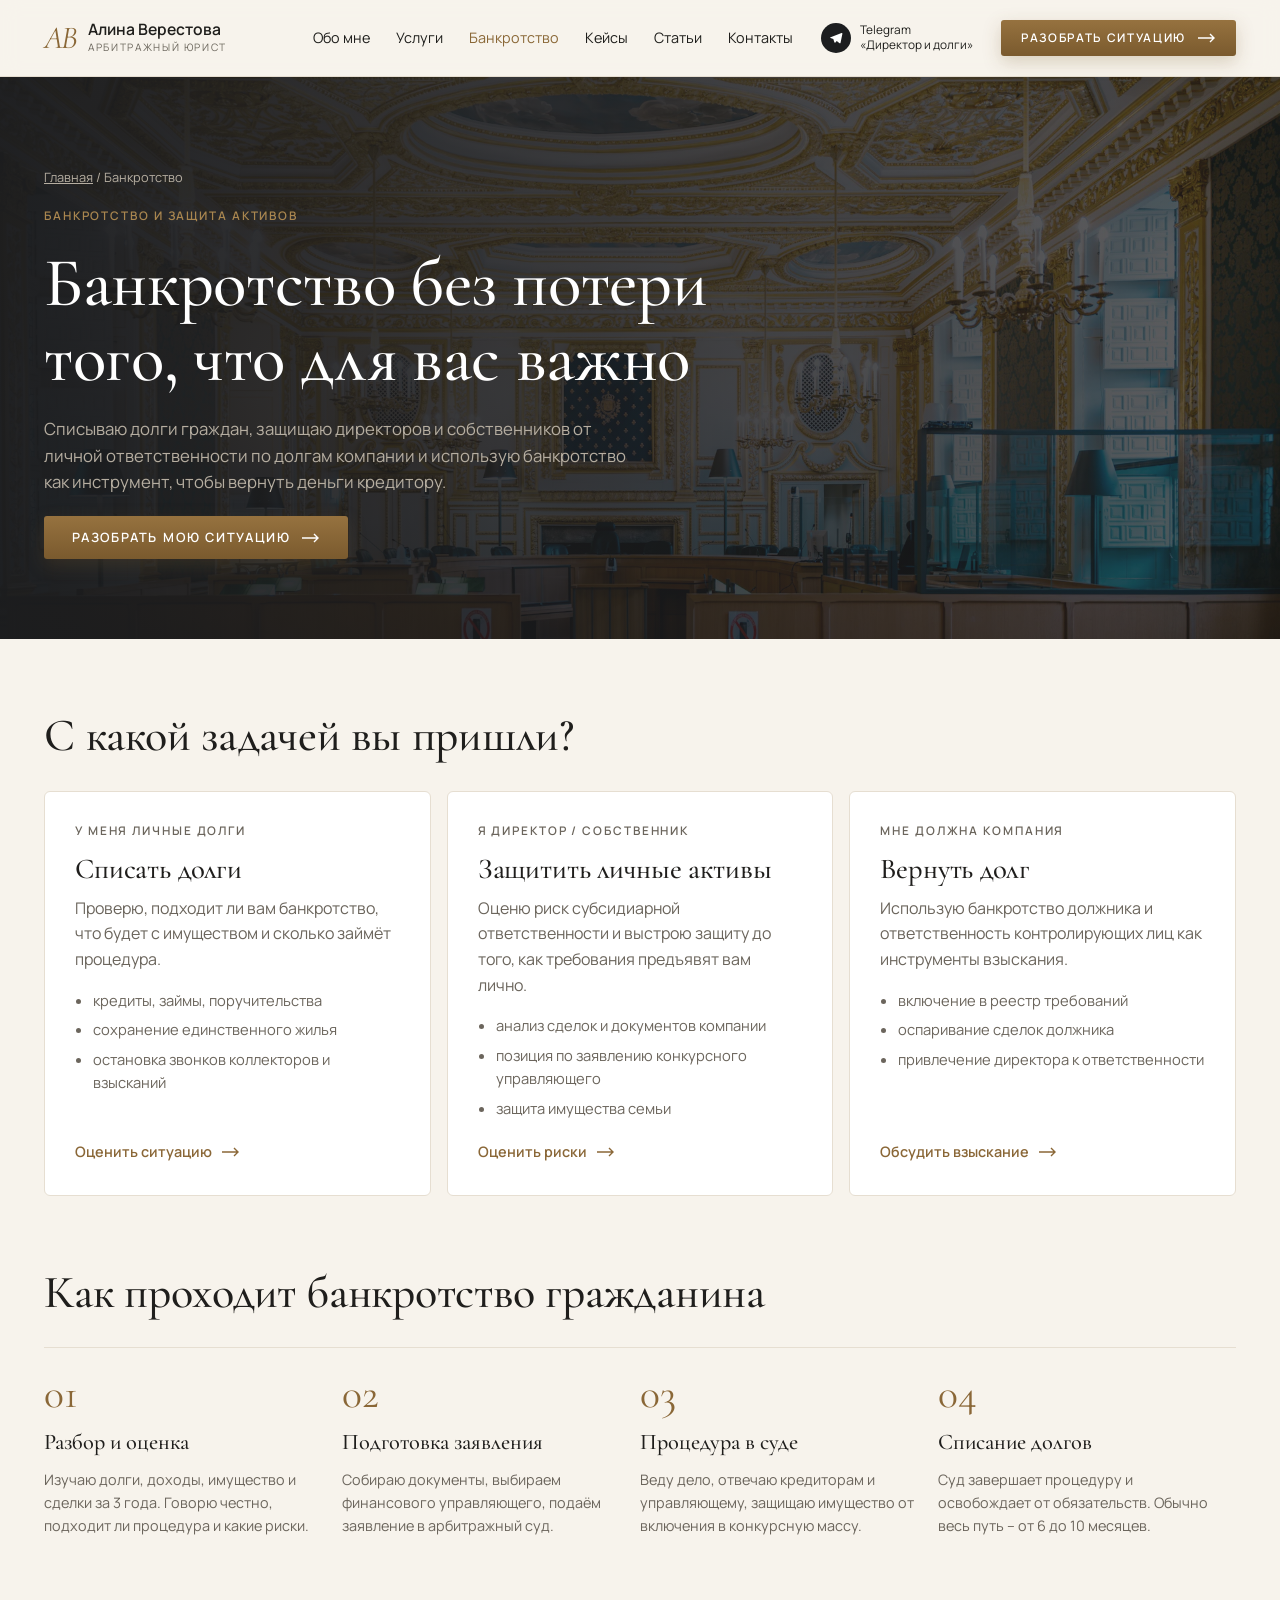
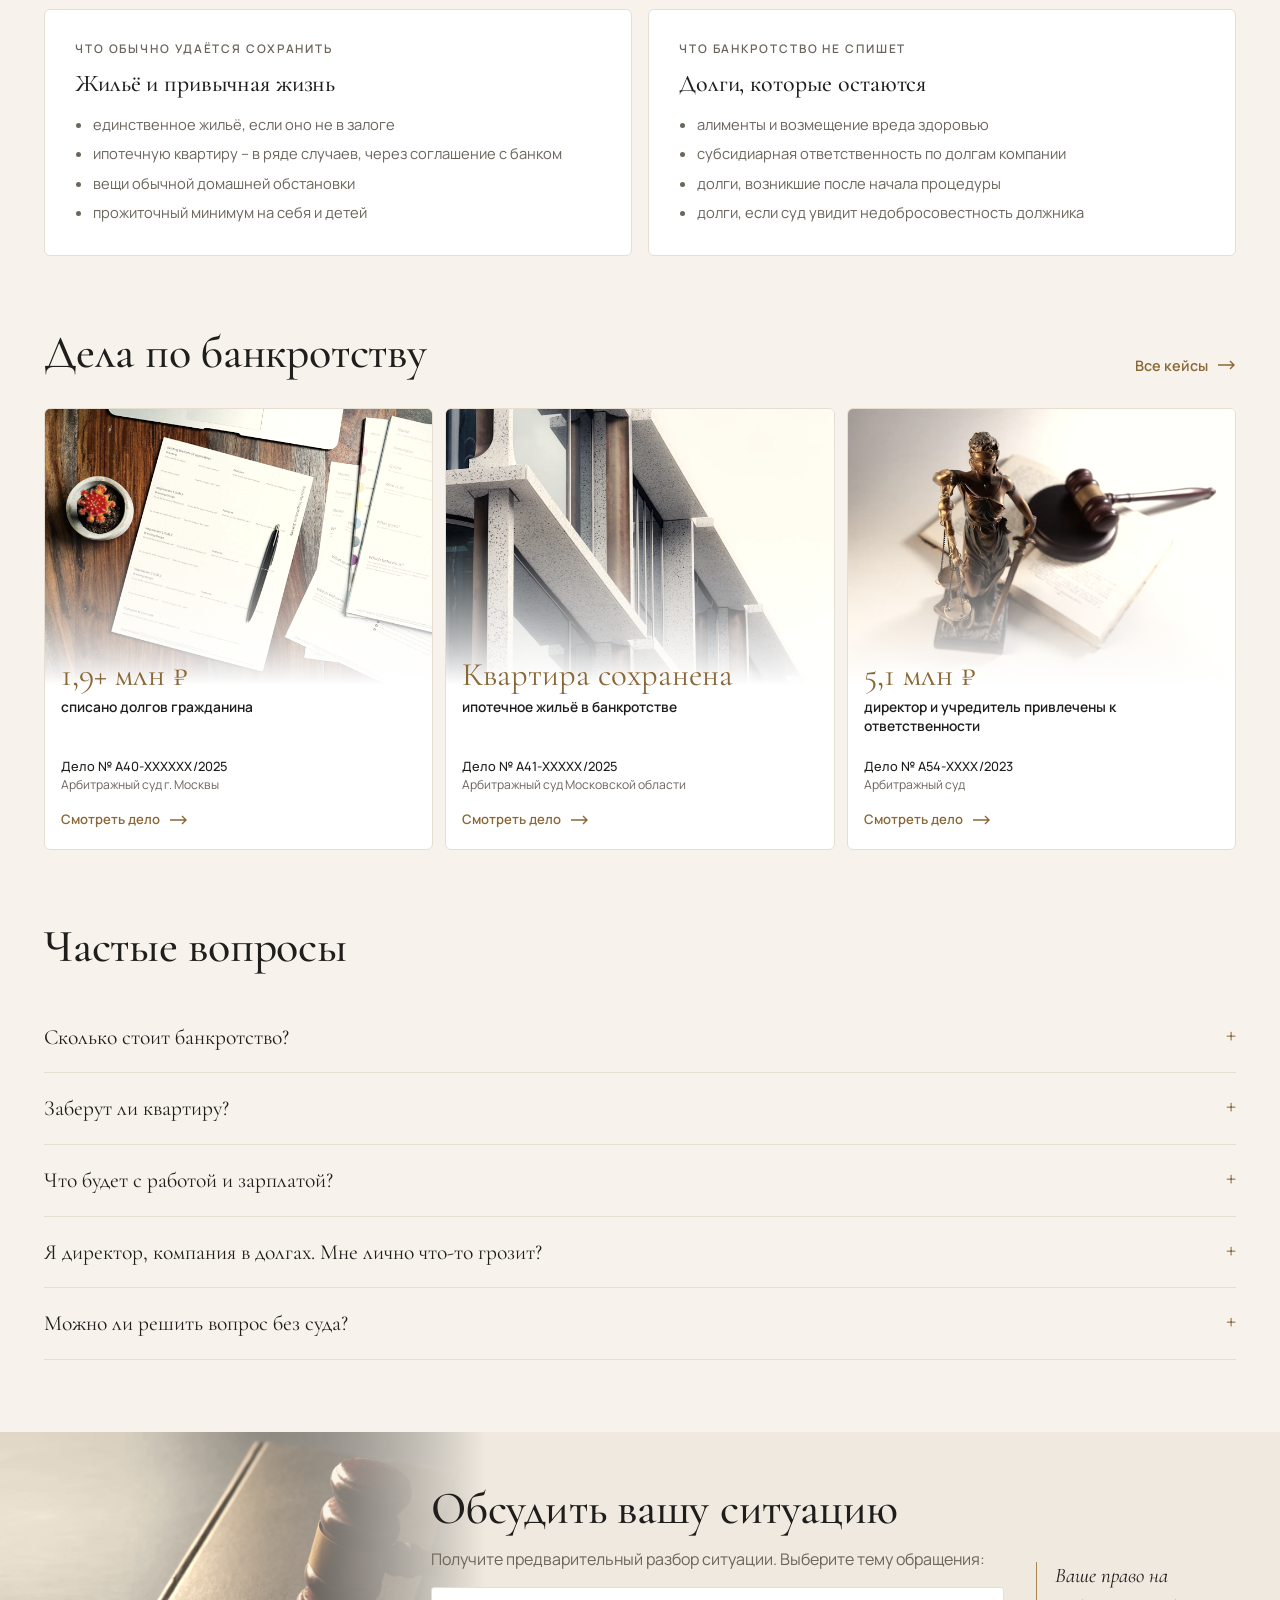
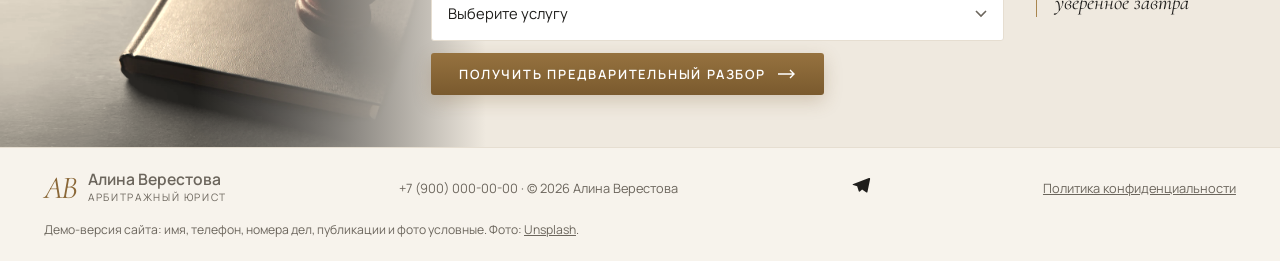
==== bankrotstvo.html @ 77164f4e "Демо-сайт юриста по банкротству (главная + страница «Банкротство») Co-Authored-By: Claude Opus 5.5 <" ====
<!doctype html>
<html lang="ru">
<head>
<meta charset="utf-8">
<meta name="viewport" content="width=device-width,initial-scale=1">
<title>Банкротство и защита активов · Алина Верестова</title>
<meta name="description" content="Банкротство физлиц и бизнеса, защита директора от субсидиарной ответственности, взыскание через банкротство. Демо-сайт.">
<meta property="og:title" content="Алина Верестова · арбитражный юрист">
<meta property="og:description" content="Защищаю бизнес, активы и деньги в сложных юридических ситуациях.">
<meta property="og:type" content="website">
<meta property="og:url" content="https://vladislav-jb.github.io/yurist-bankrotstvo/bankrotstvo.html">
<meta property="og:image" content="https://vladislav-jb.github.io/yurist-bankrotstvo/assets/hero.webp">
<link rel="icon" href="data:image/svg+xml,%3Csvg xmlns='http://www.w3.org/2000/svg' viewBox='0 0 64 64'%3E%3Crect width='64' height='64' rx='12' fill='%231C1D1F'/%3E%3Ctext x='32' y='43' font-family='Georgia' font-style='italic' font-size='30' fill='%23A9864F' text-anchor='middle'%3EАВ%3C/text%3E%3C/svg%3E">
<link rel="preconnect" href="https://fonts.googleapis.com"><link rel="preconnect" href="https://fonts.gstatic.com" crossorigin>
<link rel="stylesheet" href="https://fonts.googleapis.com/css2?family=Cormorant+Garamond:ital,wght@0,500;0,600;1,500&family=Manrope:wght@400;500;600;700;800&display=swap">
<link rel="stylesheet" href="style.css">
<script type="application/ld+json">{"@context":"https://schema.org","@type":"LegalService","name":"Алина Верестова, арбитражный юрист","telephone":"+7 (900) 000-00-00","areaServed":"RU","url":"https://vladislav-jb.github.io/yurist-bankrotstvo/"}</script>
</head>
<body>
<svg width="0" height="0" style="position:absolute" aria-hidden="true">
  <symbol id="arr" viewBox="0 0 18 10"><path d="M0 5h16M12 1l4 4-4 4" fill="none" stroke="currentColor" stroke-width="1.4"/></symbol>
  <symbol id="plane" viewBox="0 0 24 24"><path d="M21.5 3.5 2.8 10.7c-1 .4-1 1.1-.2 1.4l4.8 1.5 1.8 5.6c.2.6.4.8.9.8.4 0 .6-.2.9-.5l2.3-2.2 4.8 3.5c.9.5 1.5.2 1.7-.8l3.1-14.8c.3-1.3-.5-1.9-1.4-1.7Z" fill="currentColor"/></symbol>
</svg>

<header class="hdr">
  <div class="wrap hdr__in">
    <a class="logo" href="./"><span class="logo__mark">АВ</span><span class="logo__txt"><b>Алина Верестова</b><small>Арбитражный юрист</small></span></a>
    <nav class="nav" aria-label="Разделы">
      <a href="./#about">Обо мне</a><a href="./#uslugi">Услуги</a><a href="bankrotstvo.html" aria-current="page">Банкротство</a><a href="./#kejsy">Кейсы</a><a href="./#stati">Статьи</a><a href="#kontakty">Контакты</a>
    </nav>
    <a class="tg" href="./#tg"><span class="tg__ic"><svg width="14" height="14" style="color:#fff"><use href="#plane"/></svg></span><span>Telegram<br>«Директор и долги»</span></a>
    <a class="btn btn--sm" href="#kontakty" data-open-form>Разобрать ситуацию <svg class="arr"><use href="#arr"/></svg></a>
    <button class="burger" aria-label="Меню" aria-expanded="false"><svg width="20" height="14" viewBox="0 0 20 14"><path d="M0 1h20M0 7h20M0 13h20" stroke="currentColor" stroke-width="1.6"/></svg></button>
  </div>
</header>

<main>
<section class="phero">
  <img class="bg" src="assets/court.webp" alt="" fetchpriority="high">
  <div class="wrap">
    <div class="crumbs"><a href="./">Главная</a> / Банкротство</div>
    <div class="eyebrow" style="color:var(--gold2)">Банкротство и защита активов</div>
    <h1>Банкротство без потери того, что для вас важно</h1>
    <p>Списываю долги граждан, защищаю директоров и собственников от личной ответственности по долгам компании и использую банкротство как инструмент, чтобы вернуть деньги кредитору.</p>
    <a class="btn" href="#kontakty" data-open-form="Банкротство физлица">Разобрать мою ситуацию <svg class="arr"><use href="#arr"/></svg></a>
  </div>
</section>

<section class="sec">
  <div class="wrap">
    <div class="sec__head"><h2>С какой задачей вы пришли?</h2></div>
    <div class="cols3">
      <div class="card" id="fiz"><div class="eyebrow">У меня личные долги</div><h3>Списать долги</h3>
        <p class="muted">Проверю, подходит ли вам банкротство, что будет с имуществом и сколько займёт процедура.</p>
        <ul><li>кредиты, займы, поручительства</li><li>сохранение единственного жилья</li><li>остановка звонков коллекторов и взысканий</li></ul>
        <a class="link" href="#kontakty" data-open-form="Банкротство физлица">Оценить ситуацию <svg class="arr"><use href="#arr"/></svg></a></div>
      <div class="card" id="subsid"><div class="eyebrow">Я директор / собственник</div><h3>Защитить личные активы</h3>
        <p class="muted">Оценю риск субсидиарной ответственности и выстрою защиту до того, как требования предъявят вам лично.</p>
        <ul><li>анализ сделок и документов компании</li><li>позиция по заявлению конкурсного управляющего</li><li>защита имущества семьи</li></ul>
        <a class="link" href="#kontakty" data-open-form="Субсидиарная ответственность">Оценить риски <svg class="arr"><use href="#arr"/></svg></a></div>
      <div class="card" id="biz"><div class="eyebrow">Мне должна компания</div><h3>Вернуть долг</h3>
        <p class="muted">Использую банкротство должника и ответственность контролирующих лиц как инструменты взыскания.</p>
        <ul><li>включение в реестр требований</li><li>оспаривание сделок должника</li><li>привлечение директора к ответственности</li></ul>
        <a class="link" href="#kontakty" data-open-form="Банкротство бизнеса">Обсудить взыскание <svg class="arr"><use href="#arr"/></svg></a></div>
    </div>
  </div>
</section>

<section class="sec" style="padding-top:0">
  <div class="wrap">
    <div class="sec__head"><h2>Как проходит банкротство гражданина</h2></div>
    <ol class="steps" style="padding:0;margin:0">
      <li><b>Разбор и оценка</b><span>Изучаю долги, доходы, имущество и сделки за 3 года. Говорю честно, подходит ли процедура и какие риски.</span></li>
      <li><b>Подготовка заявления</b><span>Собираю документы, выбираем финансового управляющего, подаём заявление в арбитражный суд.</span></li>
      <li><b>Процедура в суде</b><span>Веду дело, отвечаю кредиторам и управляющему, защищаю имущество от включения в конкурсную массу.</span></li>
      <li><b>Списание долгов</b><span>Суд завершает процедуру и освобождает от обязательств. Обычно весь путь – от 6 до 10 месяцев.</span></li>
    </ol>
  </div>
</section>

<section class="sec" style="padding-top:0">
  <div class="wrap keep">
    <div class="card"><div class="eyebrow">Что обычно удаётся сохранить</div><h3>Жильё и привычная жизнь</h3>
      <ul><li>единственное жильё, если оно не в залоге</li><li>ипотечную квартиру – в ряде случаев, через соглашение с банком</li><li>вещи обычной домашней обстановки</li><li>прожиточный минимум на себя и детей</li></ul></div>
    <div class="card"><div class="eyebrow">Что банкротство не спишет</div><h3>Долги, которые остаются</h3>
      <ul><li>алименты и возмещение вреда здоровью</li><li>субсидиарная ответственность по долгам компании</li><li>долги, возникшие после начала процедуры</li><li>долги, если суд увидит недобросовестность должника</li></ul></div>
  </div>
</section>

<section class="sec" style="padding-top:0">
  <div class="wrap">
    <div class="sec__head"><h2>Дела по банкротству</h2><a class="link" href="./#kejsy">Все кейсы <svg class="arr"><use href="#arr"/></svg></a></div>
    <div class="cases cases--3">
      <a class="case" href="#" data-demo="На сайте заказчика ссылка откроет карточку дела в картотеке арбитражных дел (kad.arbitr.ru).">
        <div class="case__img"><img src="assets/c1.webp" alt="" loading="lazy" width="700" height="500"></div>
        <div class="case__body"><div class="case__num">1,9+ млн ₽</div><div class="case__what">списано долгов гражданина</div>
          <div class="case__court"><b>Дело № А40-XXXXXX/2025</b>Арбитражный суд г. Москвы</div><span class="link">Смотреть дело <svg class="arr"><use href="#arr"/></svg></span></div></a>
      <a class="case" href="#" data-demo="На сайте заказчика ссылка откроет карточку дела в картотеке арбитражных дел (kad.arbitr.ru).">
        <div class="case__img"><img src="assets/c2.webp" alt="" loading="lazy" width="700" height="500"></div>
        <div class="case__body"><div class="case__num">Квартира сохранена</div><div class="case__what">ипотечное жильё в банкротстве</div>
          <div class="case__court"><b>Дело № А41-XXXXX/2025</b>Арбитражный суд Московской области</div><span class="link">Смотреть дело <svg class="arr"><use href="#arr"/></svg></span></div></a>
      <a class="case" href="#" data-demo="На сайте заказчика ссылка откроет карточку дела в картотеке арбитражных дел (kad.arbitr.ru).">
        <div class="case__img"><img src="assets/c3.webp" alt="" loading="lazy" width="700" height="500"></div>
        <div class="case__body"><div class="case__num">5,1 млн ₽</div><div class="case__what">директор и учредитель привлечены к ответственности</div>
          <div class="case__court"><b>Дело № А54-XXXX/2023</b>Арбитражный суд</div><span class="link">Смотреть дело <svg class="arr"><use href="#arr"/></svg></span></div></a>
    </div>
  </div>
</section>

<section class="sec" style="padding-top:0">
  <div class="wrap faq">
    <div class="sec__head"><h2>Частые вопросы</h2></div>
    <details><summary>Сколько стоит банкротство?</summary><p>Зависит от числа кредиторов, имущества и спорных сделок. После разбора ситуации назову фиксированную стоимость и этапы оплаты – без доплат по ходу дела.</p></details>
    <details><summary>Заберут ли квартиру?</summary><p>Единственное жильё, которое не в залоге, по закону не продают. С ипотечной квартирой сложнее, но в ряде случаев её удаётся сохранить – как в одном из дел выше.</p></details>
    <details><summary>Что будет с работой и зарплатой?</summary><p>Работу банкротство не отнимает. Часть дохода в пределах прожиточного минимума остаётся вам, остальное идёт на расчёты с кредиторами во время процедуры.</p></details>
    <details><summary>Я директор, компания в долгах. Мне лично что-то грозит?</summary><p>Если компанию банкротят, управляющий может потребовать с директора и собственников её долги лично. Чем раньше оценить риски и собрать доказательства добросовестности, тем сильнее защита.</p></details>
    <details><summary>Можно ли решить вопрос без суда?</summary><p>Иногда да: реструктуризация, мировое соглашение или переговоры с кредиторами. Я медиатор, поэтому сначала ищем такой путь, если он выгоднее.</p></details>
  </div>
</section>

<section class="cta" id="kontakty">
  <div class="cta__img"><img src="assets/cta.webp" alt="" loading="lazy"></div>
  <div class="wrap cta__in">
    <div></div>
    <form class="cta__form" onsubmit="return false">
      <h2>Обсудить вашу ситуацию</h2>
      <p class="muted">Получите предварительный разбор ситуации. Выберите тему обращения:</p>
      <div class="cta__row">
        <select class="select" aria-label="Тема обращения">
          <option value="">Выберите услугу</option>
          <option>Арбитражный спор</option><option>Взыскание долга</option><option>Банкротство физлица</option><option>Банкротство бизнеса</option><option>Субсидиарная ответственность</option><option>Медиация</option><option>Другое</option>
        </select>
        <button class="btn" data-open-form>Получить предварительный разбор <svg class="arr"><use href="#arr"/></svg></button>
      </div>
    </form>
    <div class="cta__motto">Ваше право на уверенное завтра</div>
  </div>
</section>
</main>

<footer class="ftr">
  <div class="wrap">
    <div class="ftr__in">
      <a class="logo" href="./"><span class="logo__mark">АВ</span><span class="logo__txt"><b>Алина Верестова</b><small>Арбитражный юрист</small></span></a>
      <span>+7 (900) 000-00-00 · © 2026 Алина Верестова</span>
      <span class="ftr__soc"><a href="./#tg" aria-label="Telegram"><svg width="20" height="20"><use href="#plane"/></svg></a></span>
      <a href="#" data-demo>Политика конфиденциальности</a>
    </div>
    <p class="demo-note">Демо-версия сайта: имя, телефон, номера дел, публикации и фото условные. Фото: <a href="https://unsplash.com/license">Unsplash</a>.</p>
  </div>
</footer>

<div class="modal" id="form" hidden role="dialog" aria-modal="true" aria-labelledby="form-h">
  <div class="modal__box">
    <button class="modal__x" aria-label="Закрыть">×</button>
    <div class="step" id="step1">
      <div class="eyebrow">Шаг 1 из 2</div>
      <h2 id="form-h">С чем связана ваша ситуация?</h2>
      <div class="opts">
        <label class="opt"><input type="radio" name="topic" value="Арбитражный спор">Арбитражный спор</label>
        <label class="opt"><input type="radio" name="topic" value="Взыскание долга">Взыскание долга</label>
        <label class="opt"><input type="radio" name="topic" value="Банкротство физлица">Банкротство физлица</label>
        <label class="opt"><input type="radio" name="topic" value="Банкротство бизнеса">Банкротство бизнеса</label>
        <label class="opt"><input type="radio" name="topic" value="Субсидиарная ответственность">Субсидиарная ответственность</label>
        <label class="opt"><input type="radio" name="topic" value="Медиация">Медиация</label>
        <label class="opt"><input type="radio" name="topic" value="Другое">Другое</label>
      </div>
      <button class="btn" id="next" type="button">Далее <svg class="arr"><use href="#arr"/></svg></button>
    </div>
    <form id="send">
      <div class="step" id="step2" hidden>
        <div class="eyebrow">Шаг 2 из 2</div>
        <h2>Как с вами связаться</h2>
        <p class="muted" style="margin-bottom:16px">Отвечу лично в течение рабочего дня.</p>
        <label class="field">Имя<input id="f-name" autocomplete="name"></label>
        <label class="field">Телефон или Telegram<input id="f-phone" autocomplete="tel"></label>
        <label class="field">Коротко о ситуации<textarea id="f-msg" placeholder="Например: контрагент не платит 1,2 млн ₽, решение суда есть"></textarea></label>
        <div class="form-foot"><button class="back" id="back" type="button">← Назад</button><button class="btn" type="submit">Отправить <svg class="arr"><use href="#arr"/></svg></button></div>
      </div>
    </form>
    <div class="step done" id="step3" hidden>
      <h2>Заявка принята</h2>
      <p class="muted" style="margin-top:10px">Это демо-версия: заявка никуда не отправлена. На сайте заказчика она придёт на почту или в Telegram.</p>
    </div>
  </div>
</div>
<script src="app.js"></script>
</body>
</html>
---- style.css ----
:root{
  --bg:#F7F3EC;--surface:#FFFFFF;--line:#E6DED1;--ink:#1F1E1C;--muted:#6B655C;
  --gold:#8A6737;--gold2:#A9864F;--gold-soft:#EFE5D3;--dark:#1C1D1F;--dark2:#26272A;--on-dark:#EDE7DC;--on-dark-muted:#B6AEA1;
  --f-disp:"Cormorant Garamond",Georgia,serif;--f-text:"Manrope",system-ui,-apple-system,"Segoe UI",sans-serif;
  --r:6px;--wrap:1240px;--shadow:0 1px 2px rgba(31,30,28,.05),0 10px 30px rgba(31,30,28,.07);
}
*{box-sizing:border-box}
html{scroll-behavior:smooth;scroll-padding-top:84px}
@media (prefers-reduced-motion:reduce){html{scroll-behavior:auto}}
body{margin:0;background:var(--bg);color:var(--ink);font:16px/1.6 var(--f-text);-webkit-font-smoothing:antialiased}
img{max-width:100%;display:block}
a{color:inherit}
h1,h2,h3{font-family:var(--f-disp);font-weight:500;line-height:1.08;margin:0;letter-spacing:-.005em;text-wrap:balance}
h1{font-size:clamp(2.6rem,5.4vw,4.4rem)}
h2{font-size:clamp(2rem,3.6vw,2.9rem)}
h3{font-size:1.45rem}
p{margin:0}
.wrap{max-width:var(--wrap);margin:0 auto;padding-inline:24px}
.eyebrow{font-size:.74rem;letter-spacing:.16em;text-transform:uppercase;color:var(--gold);font-weight:600}
.muted{color:var(--muted)}
:focus-visible{outline:2px solid var(--gold2);outline-offset:3px}

/* Buttons */
.btn{display:inline-flex;align-items:center;gap:12px;padding:15px 28px;border-radius:3px;border:0;cursor:pointer;
  font:600 .8rem/1 var(--f-text);letter-spacing:.14em;text-transform:uppercase;text-decoration:none;white-space:nowrap;
  background:linear-gradient(180deg,#96723F,#7A5A2E);color:#fff;box-shadow:0 6px 18px rgba(122,90,46,.25)}
.btn:hover{background:linear-gradient(180deg,#A07B45,#6E5028)}
.btn .arr{transition:transform .2s}
.btn:hover .arr{transform:translateX(4px)}
.btn--sm{padding:12px 20px;font-size:.74rem}
.link{display:inline-flex;align-items:center;gap:10px;color:var(--gold);font-weight:600;font-size:.9rem;text-decoration:none;border-bottom:1px solid transparent}
.link:hover{border-color:currentColor}
.arr{display:inline-block;width:18px;height:10px;flex:none}

/* Header */
.hdr{position:sticky;top:0;z-index:30;background:rgba(247,243,236,.92);backdrop-filter:blur(10px);-webkit-backdrop-filter:blur(10px);border-bottom:1px solid var(--line)}
.hdr__in{display:flex;align-items:center;gap:28px;min-height:76px}
.logo{display:flex;align-items:center;gap:12px;text-decoration:none}
.logo__mark{font-family:var(--f-disp);font-size:2rem;line-height:1;color:var(--gold);letter-spacing:-.06em;font-style:italic}
.logo__txt b{display:block;font-weight:600;font-size:.98rem;line-height:1.2}
.logo__txt small{display:block;font-size:.64rem;letter-spacing:.16em;text-transform:uppercase;color:var(--muted)}
.nav{display:flex;gap:26px;margin-left:auto;font-size:.9rem}
.nav a{text-decoration:none;color:var(--ink)}
.nav a:hover,.nav a[aria-current]{color:var(--gold)}
.tg{display:flex;align-items:center;gap:9px;font-size:.74rem;line-height:1.25;text-decoration:none}
.tg__ic{width:30px;height:30px;border-radius:50%;background:var(--dark);display:grid;place-items:center;flex:none}
.burger{display:none;margin-left:auto;background:none;border:1px solid var(--line);border-radius:4px;width:44px;height:40px;cursor:pointer}

/* Hero */
.hero{position:relative;overflow:hidden;background:linear-gradient(90deg,#F7F3EC 0%,#F2ECE2 100%)}
.hero__in{display:grid;grid-template-columns:minmax(0,1.05fr) minmax(0,1fr);min-height:600px}
.hero__txt{padding:64px 0 60px;display:flex;flex-direction:column;gap:22px;position:relative;z-index:2}
.hero__name{font-family:var(--f-disp);font-size:1.7rem;letter-spacing:.02em;line-height:1.1}
.hero__role{font-size:.9rem;color:var(--muted);margin-top:4px}
.hero__dirs{display:flex;flex-wrap:wrap;gap:6px 0;font-size:.88rem}
.hero__dirs span{padding:0 14px;border-left:1px solid var(--line)}
.hero__dirs span:first-child{padding-left:0;border-left:0}
.facts{display:flex;gap:0;flex-wrap:wrap;margin-top:6px}
.fact{display:flex;align-items:center;gap:12px;padding:4px 22px;border-left:1px solid var(--line);font-size:.82rem;line-height:1.3;color:var(--muted)}
.fact:first-child{padding-left:0;border-left:0}
.fact b{font-family:var(--f-disp);font-size:2rem;font-weight:500;color:var(--ink);line-height:1}
.fact svg{color:var(--gold);flex:none}
.hero__cta{display:flex;align-items:center;gap:30px;flex-wrap:wrap;margin-top:8px}
.motto{font-family:var(--f-disp);font-style:italic;font-size:1.12rem;line-height:1.35;color:var(--muted);border-left:1px solid var(--gold2);padding-left:16px}
.hero__photo{position:absolute;inset:0 0 0 44%;z-index:1}
.hero__photo img{width:100%;height:100%;object-fit:cover;object-position:40% 20%;filter:sepia(.18) saturate(.9) brightness(1.04)}
.hero__photo::before{content:"";position:absolute;inset:0;background:linear-gradient(90deg,#F4EFE6 0%,rgba(244,239,230,.55) 18%,rgba(244,239,230,0) 42%);z-index:1}
.quote{position:absolute;right:max(24px,calc((100vw - var(--wrap))/2 + 24px));top:80px;z-index:2;max-width:210px;border-left:1px solid var(--gold2);padding-left:18px;
  font-family:var(--f-disp);font-style:italic;font-size:1.3rem;line-height:1.3;color:#2A2723}
.quote small{display:block;font-family:var(--f-text);font-style:normal;font-size:.76rem;margin-top:12px;color:var(--muted)}

/* Sections */
.sec{padding:72px 0}
.sec--tight{padding:56px 0}
.sec__head{display:flex;align-items:flex-end;justify-content:space-between;gap:16px;margin-bottom:30px;flex-wrap:wrap}

/* Services */
.svc{display:grid;grid-template-columns:repeat(7,minmax(0,1fr));gap:12px}
.svc a{background:var(--surface);border:1px solid var(--line);border-radius:var(--r);padding:26px 14px 20px;text-decoration:none;display:flex;flex-direction:column;align-items:center;text-align:center;gap:14px;transition:box-shadow .2s,transform .2s,border-color .2s}
.svc a:hover{box-shadow:var(--shadow);transform:translateY(-3px);border-color:#D8CBB5}
.svc svg{color:var(--gold);width:40px;height:40px}
.svc h3{font-size:1.22rem;line-height:1.15;min-height:2.6em;display:flex;align-items:center}
.svc .link{margin-top:auto;font-size:.82rem}

/* Cases */
.cases{display:grid;grid-template-columns:repeat(6,minmax(0,1fr));gap:12px}
.case{background:var(--surface);border:1px solid var(--line);border-radius:var(--r);overflow:hidden;display:flex;flex-direction:column;text-decoration:none;transition:box-shadow .2s,transform .2s}
.case:hover{box-shadow:var(--shadow);transform:translateY(-3px)}
.case__img{aspect-ratio:7/5;position:relative;overflow:hidden}
.case__img img{width:100%;height:100%;object-position:center;object-fit:cover;filter:sepia(.25) saturate(.85)}
.case__img::after{content:"";position:absolute;inset:auto 0 0;height:55%;background:linear-gradient(180deg,rgba(255,255,255,0),#fff)}
.case__body{padding:0 16px 18px;margin-top:-26px;position:relative;z-index:1;display:flex;flex-direction:column;gap:6px;flex:1}
.case__num{font-family:var(--f-disp);font-size:2.05rem;line-height:1;color:var(--gold)}
.case__what{font-weight:600;font-size:.86rem;line-height:1.35;min-height:3.5em}
.case__court{font-size:.76rem;color:var(--muted);line-height:1.4;margin-top:6px}
.case__court b{display:block;color:var(--ink);font-weight:500;font-size:.8rem}
.case .link{margin-top:auto;padding-top:10px;font-size:.82rem}

/* Dark banner */
.banner{position:relative;color:var(--on-dark);background:var(--dark);overflow:hidden}
.banner img.bg{position:absolute;inset:0;width:100%;height:100%;object-fit:cover;opacity:.55}
.banner::before{content:"";position:absolute;inset:0;background:linear-gradient(90deg,rgba(28,29,31,.96) 0%,rgba(28,29,31,.85) 45%,rgba(28,29,31,.3) 100%);z-index:1}
.banner .wrap{position:relative;z-index:2;padding-block:64px;display:flex;flex-direction:column;gap:18px;align-items:flex-start}
.banner .eyebrow{color:var(--gold2)}
.banner h2{color:#fff;max-width:640px}
.banner p{color:var(--on-dark-muted)}

/* About */
.about{position:relative;background:linear-gradient(90deg,#EFE9DF,#F7F3EC 60%)}
.about__in{display:grid;grid-template-columns:minmax(0,.9fr) minmax(0,1.1fr);align-items:stretch}
.about__photo{position:relative;min-height:480px}
.about__photo img{position:absolute;inset:0;width:100%;height:100%;object-fit:cover;object-position:50% 25%;filter:sepia(.18) saturate(.9) brightness(1.03)}
.about__txt{padding:60px 0 60px 56px;display:flex;flex-direction:column;gap:18px;justify-content:center}
.about__role{color:var(--muted);line-height:1.5}
.stats{display:flex;flex-wrap:wrap;gap:0;margin:6px 0}
.stat{padding:2px 26px;border-left:1px solid var(--line)}
.stat:first-child{padding-left:0;border-left:0}
.stat b{display:block;font-family:var(--f-disp);font-size:2.3rem;font-weight:500;line-height:1.05}
.stat span{font-size:.82rem;color:var(--muted)}
.about__row{display:flex;gap:40px;align-items:center;flex-wrap:wrap}
.about__quote{font-family:var(--f-disp);font-size:1.5rem;line-height:1.25;max-width:230px;border-left:1px solid var(--gold2);padding-left:18px}

/* Media / articles / telegram */
.tri{display:grid;grid-template-columns:minmax(0,.8fr) minmax(0,1.15fr) minmax(0,1.05fr);gap:28px;align-items:stretch}
.tri h3{font-size:1.6rem}
.mini-head{display:flex;justify-content:space-between;align-items:baseline;gap:12px;margin-bottom:16px}
.media{display:grid;grid-template-columns:1fr 1fr;gap:12px}
.media a{background:var(--surface);border:1px solid var(--line);border-radius:var(--r);padding:18px;text-decoration:none;display:flex;flex-direction:column;gap:10px;font-size:.84rem}
.media a:hover{box-shadow:var(--shadow)}
.media .mlogo{font:800 .95rem/1.1 var(--f-text);overflow-wrap:anywhere;letter-spacing:.02em;color:#3A3834}
.media .mlogo i{font-style:normal;color:var(--gold)}
.arts{display:grid;grid-template-columns:repeat(3,minmax(0,1fr));gap:12px}
.arts a{text-decoration:none;display:flex;flex-direction:column;gap:10px;font-family:var(--f-disp);font-size:1.08rem;line-height:1.2}
.arts img{width:100%;height:auto;aspect-ratio:3/2;object-fit:cover;border-radius:4px;filter:sepia(.2) saturate(.85)}
.arts a:hover span{color:var(--gold)}
.tgcard{background:var(--dark);color:var(--on-dark);border-radius:var(--r);padding:28px;display:flex;flex-direction:column;gap:12px;position:relative;overflow:hidden}
.tgcard h3{color:#fff;font-size:2rem}
.tgcard .eyebrow{color:var(--gold2)}
.tgcard p{color:var(--on-dark-muted);font-style:italic;font-family:var(--f-disp);font-size:1.12rem;line-height:1.35;max-width:300px}
.tgcard ul{list-style:none;margin:0;padding:0;display:grid;grid-template-columns:1fr 1fr;gap:6px 14px;font-size:.8rem;color:var(--on-dark)}
.tgcard li::before{content:"— ";color:var(--gold2)}
.tgcard .plane{position:absolute;right:-14px;bottom:-18px;opacity:.12;color:#fff}
.tgcard .btn{align-self:flex-start;margin-top:6px}

/* Final CTA */
.cta{position:relative;background:#EFE9DF;overflow:hidden}
.cta__img{position:absolute;inset:0 62% 0 0}
.cta__img img{width:100%;height:100%;object-fit:cover;filter:sepia(.3)}
.cta__img::after{content:"";position:absolute;inset:0;background:linear-gradient(90deg,rgba(239,233,223,0) 40%,#EFE9DF)}
.cta__in{position:relative;display:grid;grid-template-columns:minmax(0,.62fr) minmax(0,1fr) auto;gap:32px;align-items:center;padding-block:52px}
.cta__form{display:flex;flex-direction:column;gap:14px}
.cta__row{display:flex;gap:12px;flex-wrap:wrap}
.select{appearance:none;-webkit-appearance:none;min-width:250px;flex:1;padding:14px 40px 14px 16px;border:1px solid var(--line);border-radius:3px;background:#fff url("data:image/svg+xml,%3Csvg xmlns='http://www.w3.org/2000/svg' width='12' height='8' viewBox='0 0 12 8'%3E%3Cpath d='M1 1l5 5 5-5' stroke='%236B655C' stroke-width='1.6' fill='none'/%3E%3C/svg%3E") no-repeat right 16px center;font:inherit;font-size:.92rem;color:var(--ink)}
.cta__motto{font-family:var(--f-disp);font-style:italic;font-size:1.3rem;line-height:1.3;border-left:1px solid var(--gold2);padding-left:18px;max-width:200px}

/* Footer */
.ftr{border-top:1px solid var(--line);padding:22px 0;font-size:.8rem;color:var(--muted)}
.ftr__in{display:flex;align-items:center;gap:24px;flex-wrap:wrap;justify-content:space-between}
.ftr__soc{display:flex;gap:16px}
.ftr__soc a{color:var(--ink)}
.demo-note{font-size:.76rem;color:var(--muted);margin-top:14px}

/* Modal form */
.modal{position:fixed;inset:0;z-index:60;background:rgba(20,20,22,.6);display:grid;place-items:center;padding:16px}
.modal[hidden]{display:none}
.modal__box{background:var(--bg);border-radius:8px;max-width:560px;width:100%;max-height:calc(100dvh - 32px);overflow:auto;padding:32px;position:relative;box-shadow:0 30px 80px rgba(0,0,0,.3)}
.modal__x{position:absolute;right:14px;top:14px;width:36px;height:36px;border:0;border-radius:50%;background:var(--gold-soft);cursor:pointer;font-size:1.3rem;line-height:1}
.modal h2{font-size:2rem;margin-bottom:6px}
.opts{display:grid;grid-template-columns:1fr 1fr;gap:8px;margin:18px 0}
.opt{display:flex;align-items:center;gap:10px;border:1px solid var(--line);background:#fff;border-radius:4px;padding:11px 12px;cursor:pointer;font-size:.88rem;line-height:1.25}
.opt:has(input:checked){border-color:var(--gold2);background:var(--gold-soft)}
.opt input{accent-color:var(--gold)}
.field{display:flex;flex-direction:column;gap:6px;font-size:.84rem;margin-bottom:12px}
.field input,.field textarea{font:inherit;font-size:.95rem;padding:12px 14px;border:1px solid var(--line);border-radius:3px;background:#fff;width:100%}
.field textarea{min-height:90px;resize:vertical}
.step[hidden]{display:none}
.back{background:none;border:0;color:var(--muted);cursor:pointer;font:inherit;font-size:.86rem;padding:0;margin-right:auto}
.form-foot{display:flex;align-items:center;gap:14px;flex-wrap:wrap;margin-top:8px}
.done{text-align:center;padding:20px 0}
.toast{position:fixed;left:50%;bottom:24px;transform:translateX(-50%);background:var(--dark);color:#fff;padding:12px 18px;border-radius:6px;font-size:.88rem;z-index:70;max-width:calc(100% - 32px)}

/* Inner page (bankruptcy) */
.phero{position:relative;color:#fff;background:var(--dark);overflow:hidden}
.phero img.bg{position:absolute;inset:0;width:100%;height:100%;object-fit:cover;opacity:.5}
.phero::before{content:"";position:absolute;inset:0;background:linear-gradient(90deg,rgba(28,29,31,.95),rgba(28,29,31,.6) 60%,rgba(28,29,31,.35));z-index:1}
.phero .wrap{position:relative;z-index:2;padding-block:90px 80px;display:flex;flex-direction:column;gap:20px;align-items:flex-start}
.phero h1{max-width:760px;color:#fff}
.phero p{max-width:600px;color:var(--on-dark-muted);font-size:1.05rem}
.crumbs{font-size:.8rem;color:var(--on-dark-muted)}
.crumbs a{color:var(--on-dark-muted)}
.cols3{display:grid;grid-template-columns:repeat(3,minmax(0,1fr));gap:16px}
.card{background:var(--surface);border:1px solid var(--line);border-radius:var(--r);padding:30px;display:flex;flex-direction:column;gap:12px}
.card .eyebrow{color:var(--muted)}
.card h3{font-size:1.8rem}
.card ul{margin:4px 0 0;padding-left:18px;color:var(--muted);font-size:.92rem;display:flex;flex-direction:column;gap:6px}
.card .link{margin-top:auto;padding-top:8px}
.steps{display:grid;grid-template-columns:repeat(4,minmax(0,1fr));gap:0;counter-reset:s;border-top:1px solid var(--line)}
.steps li{list-style:none;padding:26px 22px 0 0;display:flex;flex-direction:column;gap:8px}
.steps li b{font-family:var(--f-disp);font-size:1.4rem;font-weight:500}
.steps li::before{counter-increment:s;content:"0" counter(s);font-family:var(--f-disp);font-size:2.6rem;color:var(--gold);line-height:1}
.steps li span{color:var(--muted);font-size:.9rem}
.keep{display:grid;grid-template-columns:1fr 1fr;gap:16px}
.keep .card h3{font-size:1.5rem}
.faq details{border-bottom:1px solid var(--line);padding:18px 0}
.faq summary{cursor:pointer;font-family:var(--f-disp);font-size:1.35rem;list-style:none;display:flex;justify-content:space-between;gap:16px}
.faq summary::-webkit-details-marker{display:none}
.faq summary::after{content:"+";color:var(--gold);font-size:1.6rem;line-height:1}
.faq details[open] summary::after{content:"–"}
.faq p{color:var(--muted);margin-top:10px;max-width:820px}
.cases--3{grid-template-columns:repeat(3,minmax(0,1fr))}

/* Responsive */
@media (max-width:1180px){
  .svc{grid-template-columns:repeat(4,minmax(0,1fr))}
  .cases{grid-template-columns:repeat(3,minmax(0,1fr))}
  .tri{grid-template-columns:1fr 1fr}.tri>.tgcard{grid-column:1/-1}
  .nav{gap:18px}
  .quote{display:none}
}
@media (max-width:980px){
  .nav,.hdr .tg{display:none}
  .hdr .btn{display:none}
  .burger{display:grid;place-items:center}
  .hdr.open .nav{display:flex;position:absolute;left:0;right:0;top:100%;flex-direction:column;gap:0;background:var(--bg);border-bottom:1px solid var(--line);padding:8px 24px 18px}
  .hdr.open .nav a{padding:12px 0;border-bottom:1px solid var(--line)}
  .hero__in{grid-template-columns:1fr;min-height:0}
  .hero__photo{position:relative;inset:auto;height:420px;order:-1;margin-inline:-24px}
  .hero__photo img{object-position:45% 15%}
  .hero__photo::before{background:linear-gradient(180deg,rgba(244,239,230,0) 60%,#F4EFE6)}
  .hero__txt{padding:8px 0 48px}
  .about__in{grid-template-columns:1fr}
  .about__photo{min-height:380px;margin-inline:-24px}
  .about__txt{padding:36px 0 52px}
  .cta__in{grid-template-columns:1fr}
  .cta__img{inset:0 0 auto 0;height:180px;position:relative;margin-inline:-24px}
  .cta__img::after{background:linear-gradient(180deg,rgba(239,233,223,0) 40%,#EFE9DF)}
  .cta{padding-top:0}
  .cta__in{padding-top:0}
  .cols3,.keep{grid-template-columns:1fr}
  .steps{grid-template-columns:1fr 1fr;gap:10px 0}
  .cases--3{grid-template-columns:1fr 1fr}
}
@media (max-width:640px){
  .wrap{padding-inline:16px}
  .hero__photo,.about__photo,.cta__img{margin-inline:-16px}
  .hero__photo{height:360px}
  .svc{grid-template-columns:1fr 1fr}
  .cases,.cases--3{grid-template-columns:1fr 1fr}
  .case__num{font-size:1.6rem}
  .tri{grid-template-columns:1fr}
  .arts{grid-template-columns:1fr 1fr 1fr;gap:8px}
  .arts a{font-size:.95rem}
  .fact{padding:4px 12px}
  .fact b{font-size:1.6rem}
  .stat{padding:2px 14px}
  .stat b{font-size:1.9rem}
  .hero__dirs span{padding:0 8px;font-size:.8rem}
  .opts{grid-template-columns:1fr}
  .modal__box{padding:26px 18px}
  .steps{grid-template-columns:1fr}
  .sec{padding:56px 0}
  .logo__txt small{display:none}
  .btn{padding:14px 20px;letter-spacing:.1em}
  .select{min-width:0;width:100%}
}
@media (max-width:400px){
  .cases,.cases--3,.svc{grid-template-columns:1fr}
  .arts{grid-template-columns:1fr}
  .media{grid-template-columns:1fr}
}
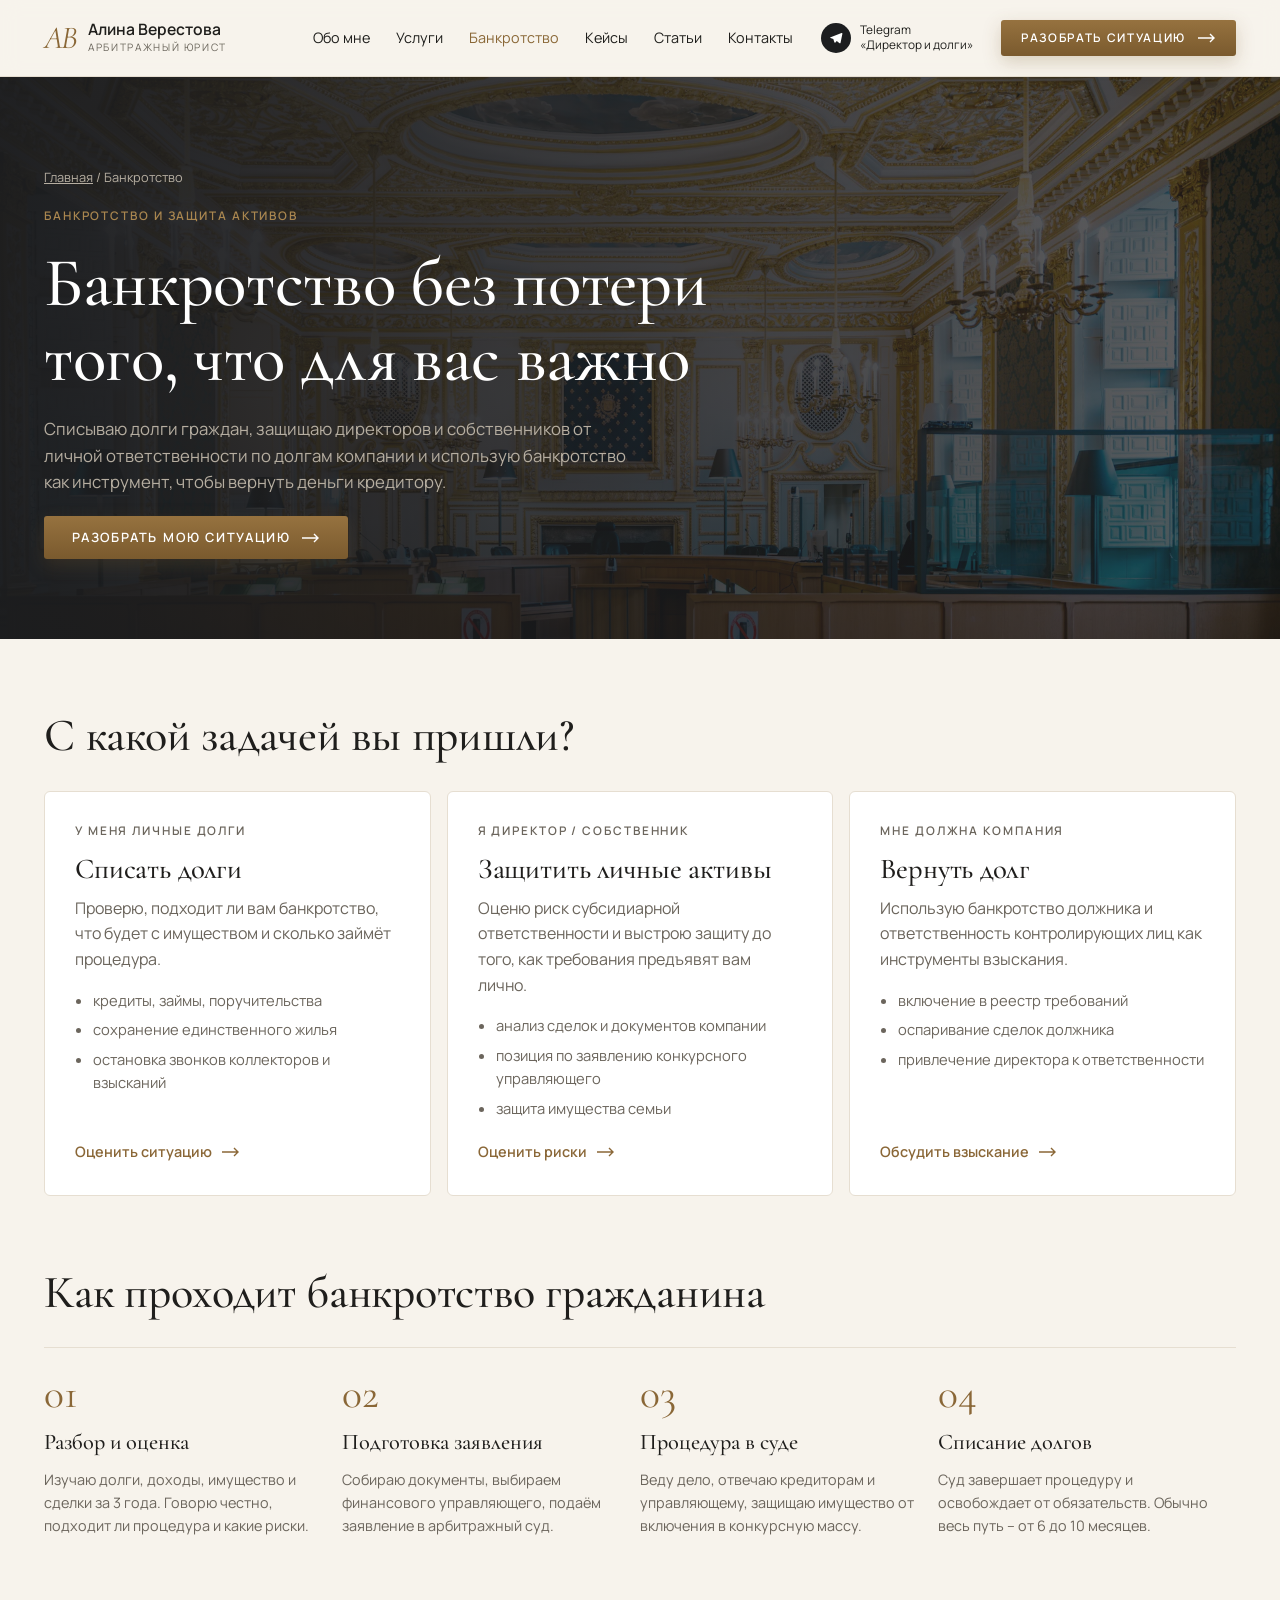
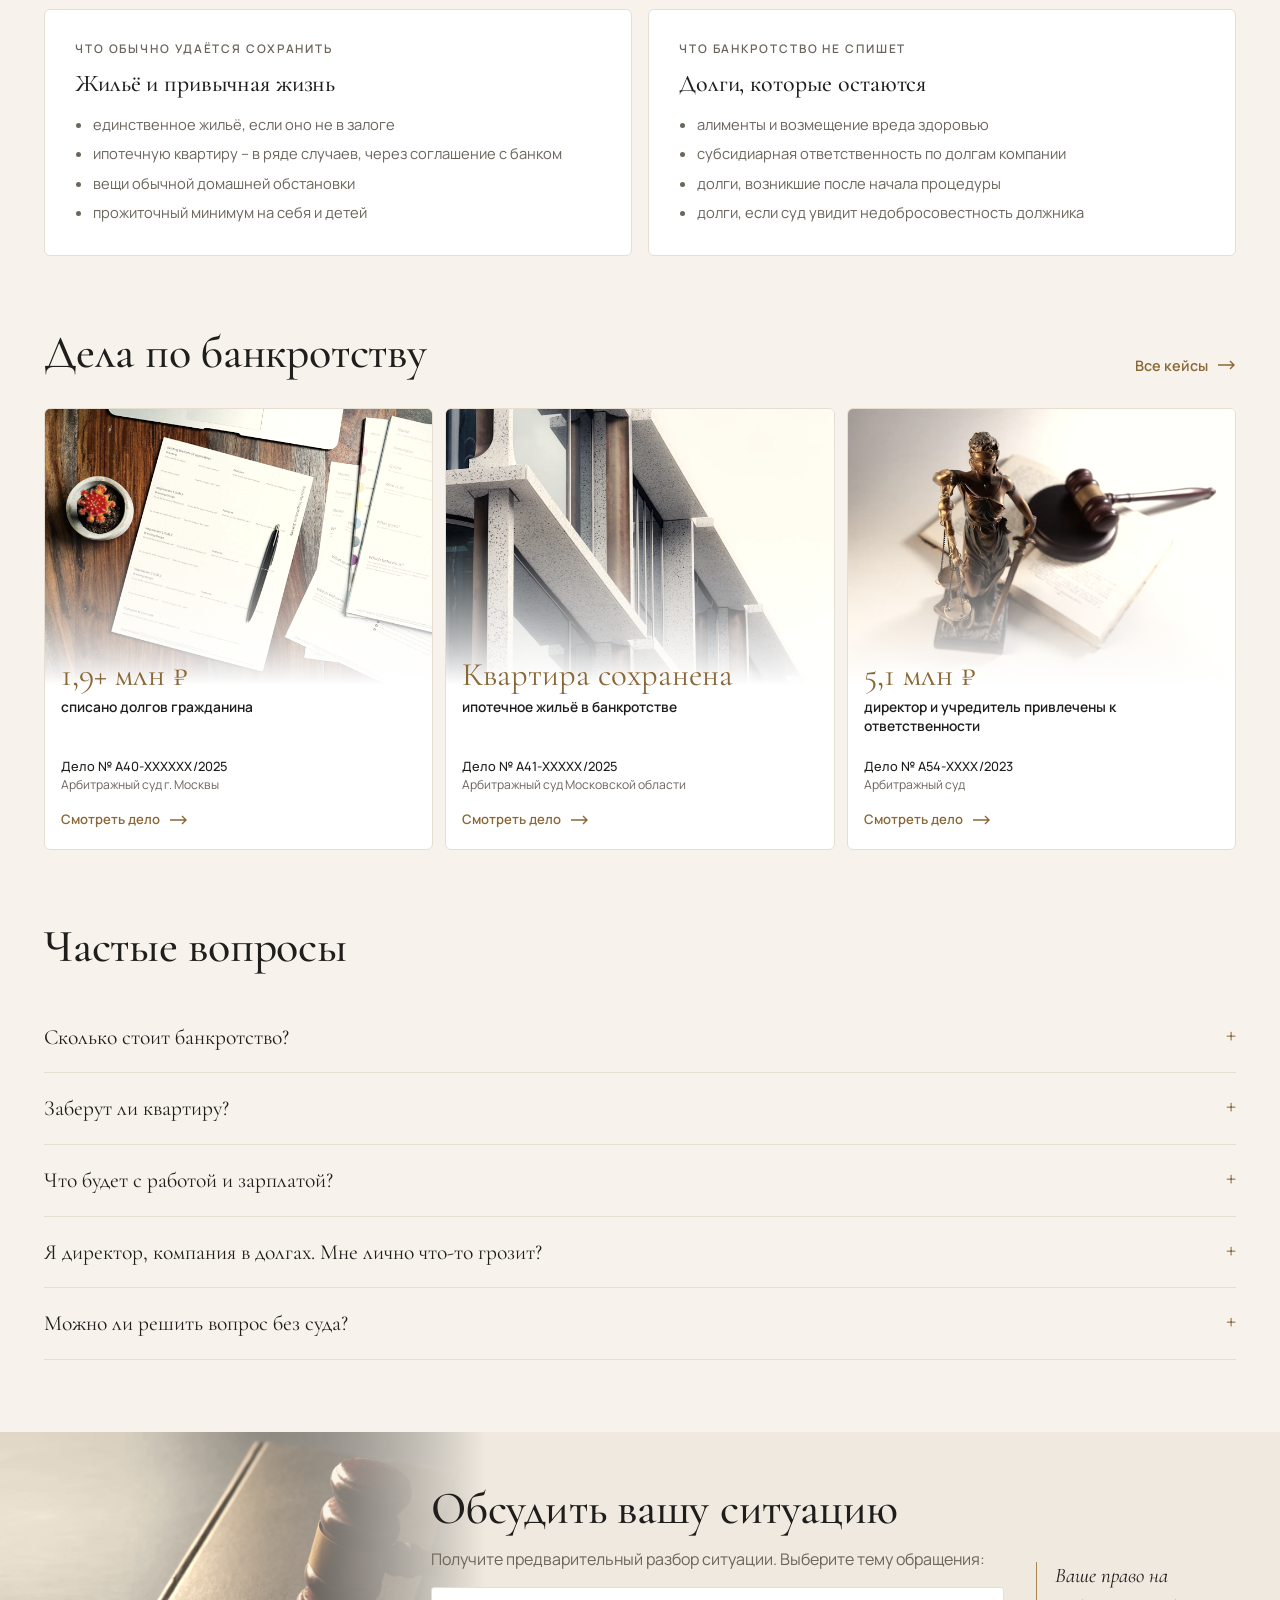
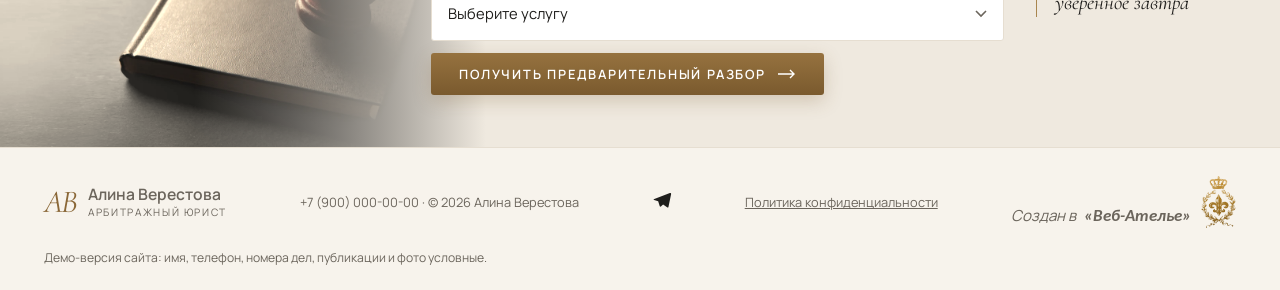
==== commit 80746d2b: "Подвал: «Создан в «Веб-Ателье»» с эмблемой вместо «Фото: Unsplash» Co-Authored-By: Claude Opus 5.5 <" ====
--- a/bankrotstvo.html
+++ b/bankrotstvo.html
@@ -13,7 +13,8 @@
 <link rel="icon" href="data:image/svg+xml,%3Csvg xmlns='http://www.w3.org/2000/svg' viewBox='0 0 64 64'%3E%3Crect width='64' height='64' rx='12' fill='%231C1D1F'/%3E%3Ctext x='32' y='43' font-family='Georgia' font-style='italic' font-size='30' fill='%23A9864F' text-anchor='middle'%3EАВ%3C/text%3E%3C/svg%3E">
 <link rel="preconnect" href="https://fonts.googleapis.com"><link rel="preconnect" href="https://fonts.gstatic.com" crossorigin>
 <link rel="stylesheet" href="https://fonts.googleapis.com/css2?family=Cormorant+Garamond:ital,wght@0,500;0,600;1,500&family=Manrope:wght@400;500;600;700;800&display=swap">
-<link rel="stylesheet" href="style.css">
+<link href="https://fonts.googleapis.com/css2?family=Carlito:ital,wght@1,700&display=swap" rel="stylesheet">
+<link rel="stylesheet" href="style.css?v=3">
 <script type="application/ld+json">{"@context":"https://schema.org","@type":"LegalService","name":"Алина Верестова, арбитражный юрист","telephone":"+7 (900) 000-00-00","areaServed":"RU","url":"https://vladislav-jb.github.io/yurist-bankrotstvo/"}</script>
 </head>
 <body>
@@ -145,8 +146,9 @@
       <span>+7 (900) 000-00-00 · © 2026 Алина Верестова</span>
       <span class="ftr__soc"><a href="./#tg" aria-label="Telegram"><svg width="20" height="20"><use href="#plane"/></svg></a></span>
       <a href="#" data-demo>Политика конфиденциальности</a>
+      <span class="foot__made">Создан в <a href="http://web-atelie.ru/" target="_blank" rel="noopener">«Веб-Ателье»</a><img src="assets/web-atelie.png" alt="" width="40" height="52" loading="lazy" decoding="async"></span>
     </div>
-    <p class="demo-note">Демо-версия сайта: имя, телефон, номера дел, публикации и фото условные. Фото: <a href="https://unsplash.com/license">Unsplash</a>.</p>
+    <p class="demo-note">Демо-версия сайта: имя, телефон, номера дел, публикации и фото условные.</p>
   </div>
 </footer>
 
@@ -184,6 +186,6 @@
     </div>
   </div>
 </div>
-<script src="app.js"></script>
+<script src="app.js?v=2"></script>
 </body>
 </html>
--- a/style.css
+++ b/style.css
@@ -231,7 +231,7 @@
   .about__in{grid-template-columns:1fr}
   .about__photo{min-height:380px;margin-inline:-24px}
   .about__txt{padding:36px 0 52px}
-  .cta__in{grid-template-columns:1fr}
+  .cta__in{grid-template-columns:minmax(0,1fr)}.cta__in>div:first-child{display:none}
   .cta__img{inset:0 0 auto 0;height:180px;position:relative;margin-inline:-24px}
   .cta__img::after{background:linear-gradient(180deg,rgba(239,233,223,0) 40%,#EFE9DF)}
   .cta{padding-top:0}
@@ -261,10 +261,16 @@
   .sec{padding:56px 0}
   .logo__txt small{display:none}
   .btn{padding:14px 20px;letter-spacing:.1em}
-  .select{min-width:0;width:100%}
-}
-@media (max-width:400px){
+  .select{min-width:0;width:100%}.cta__row .btn{white-space:normal;text-align:left;line-height:1.3}
+}
+@media (max-width:360px){
   .cases,.cases--3,.svc{grid-template-columns:1fr}
   .arts{grid-template-columns:1fr}
   .media{grid-template-columns:1fr}
 }
+
+  /* подпись разработчика: «Создан в «Веб-Ателье»» */
+  .ftr .foot__made { display: inline-block; white-space: nowrap; font-style: italic; font-size: .95rem; line-height: 1.4; color: var(--muted); padding: .4em 0; }
+  .ftr .foot__made a { display: inline; margin: 0 0 0 .3em; color: inherit; text-decoration: none; font-family: Calibri, "Carlito", sans-serif; font-weight: 700; font-style: italic; font-size: 1.12em; }
+  .ftr .foot__made a:hover { color: var(--ink); text-decoration: underline; text-underline-offset: .18em; }
+  .ftr .foot__made img { display: inline-block; width: 40px; height: 52px; max-width: none; margin-left: .35em; vertical-align: -7px; }
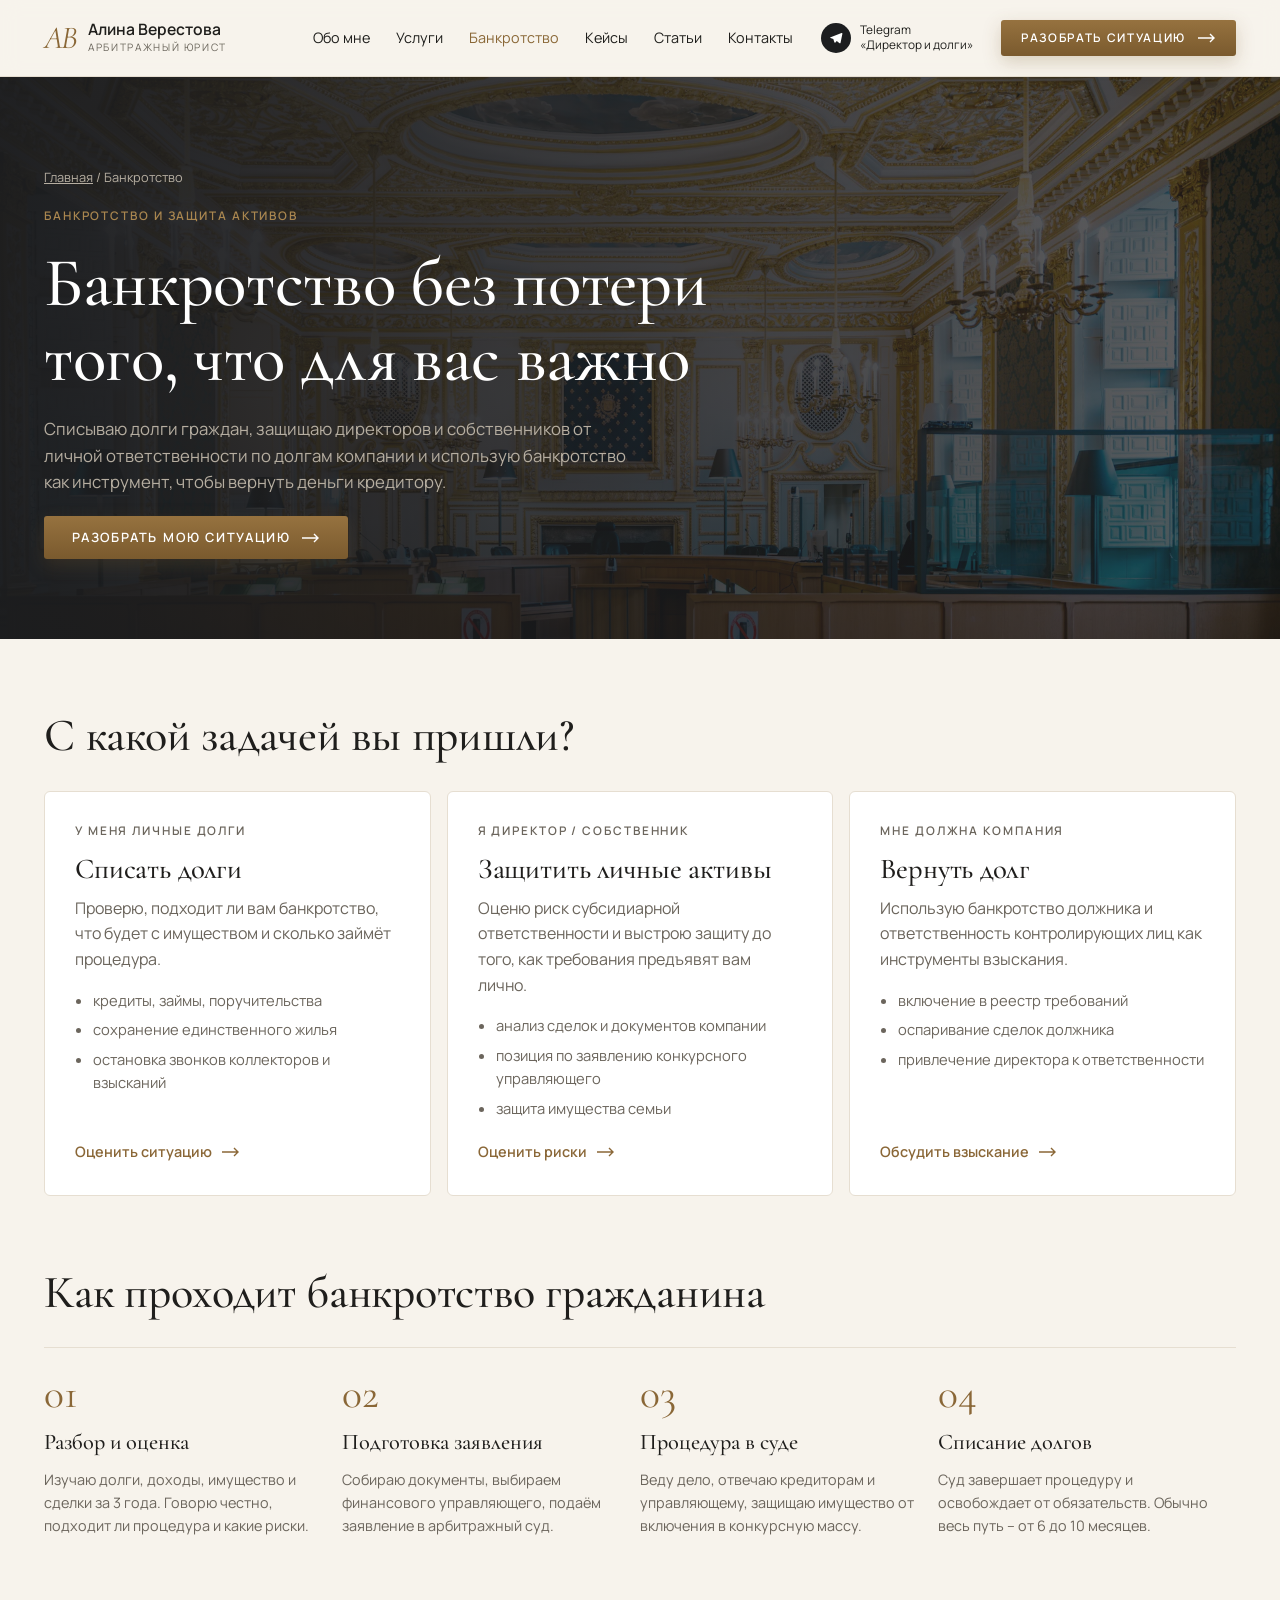
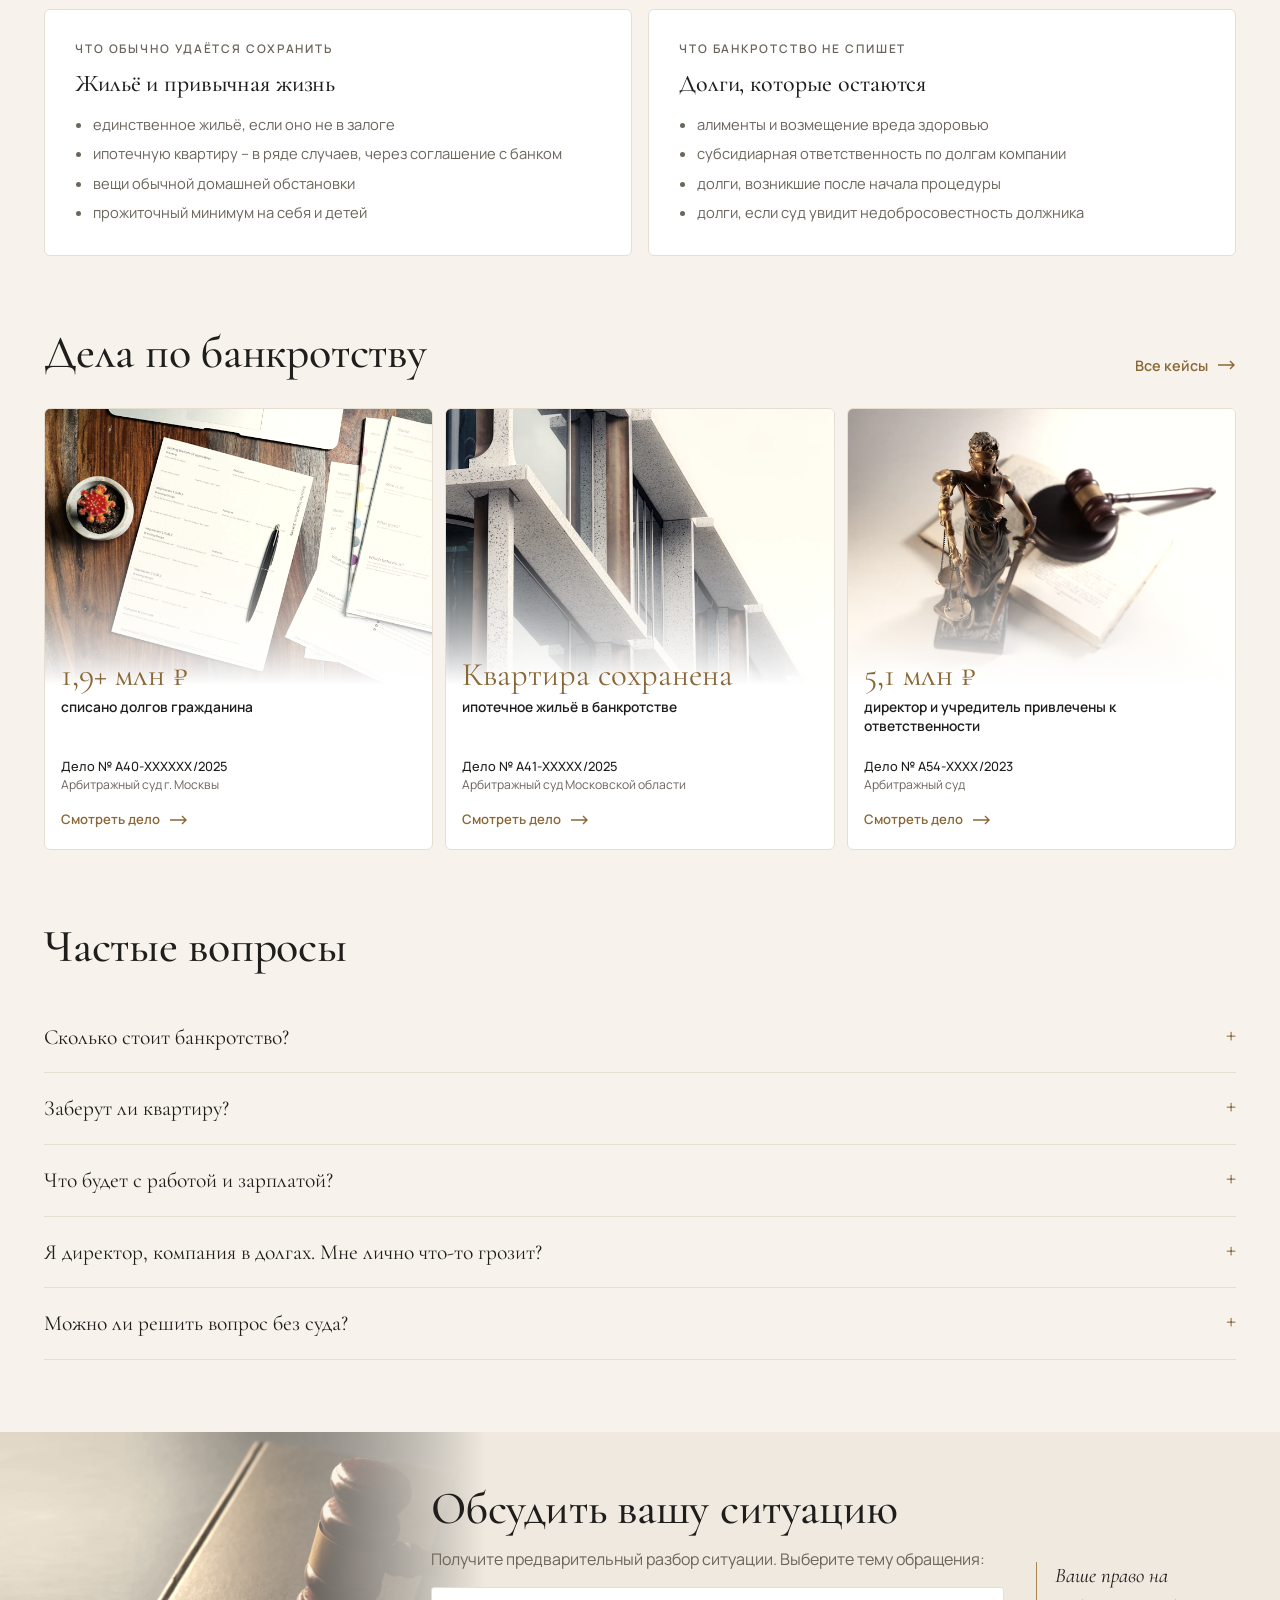
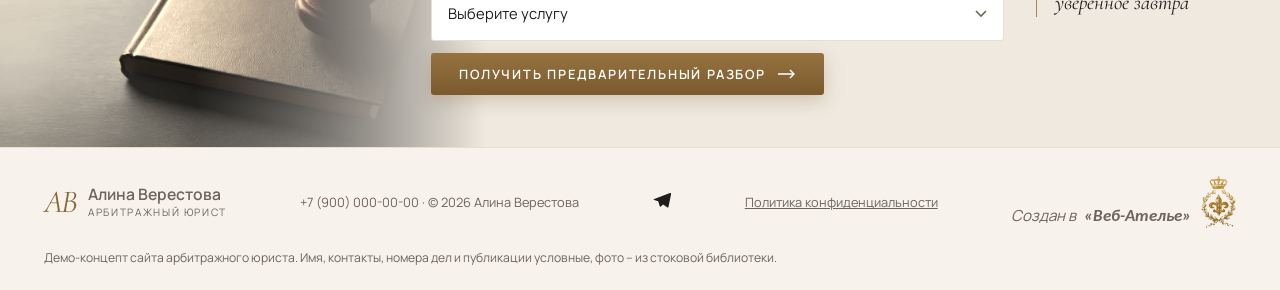
==== commit be2c9c5e: "Подвал как у «Лаванды»: «Создан в «Веб-Ателье»» и «Демо-концепт…», без юрлиц Co-Authored-By: Claude " ====
--- a/bankrotstvo.html
+++ b/bankrotstvo.html
@@ -148,7 +148,7 @@
       <a href="#" data-demo>Политика конфиденциальности</a>
       <span class="foot__made">Создан в <a href="http://web-atelie.ru/" target="_blank" rel="noopener">«Веб-Ателье»</a><img src="assets/web-atelie.png" alt="" width="40" height="52" loading="lazy" decoding="async"></span>
     </div>
-    <p class="demo-note">Демо-версия сайта: имя, телефон, номера дел, публикации и фото условные.</p>
+    <p class="demo-note">Демо-концепт сайта арбитражного юриста. Имя, контакты, номера дел и публикации условные, фото – из стоковой библиотеки.</p>
   </div>
 </footer>
 
